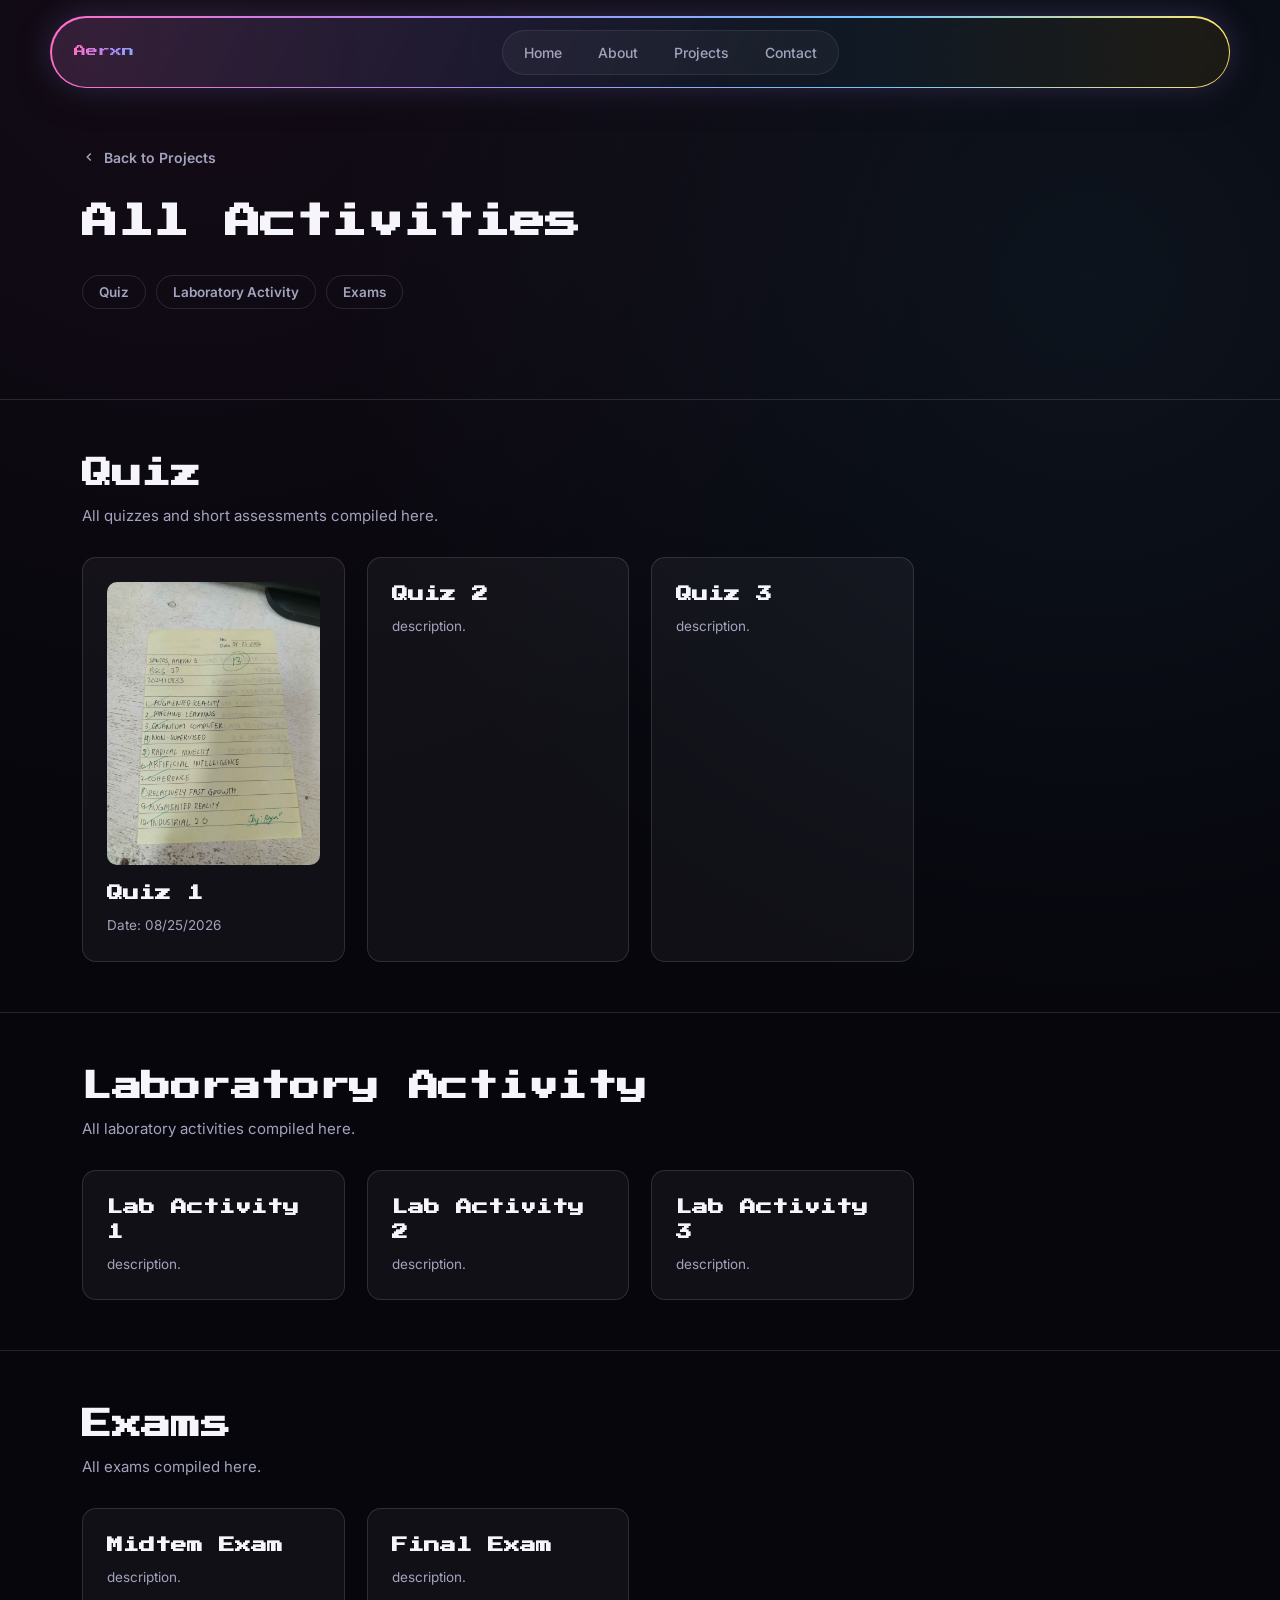
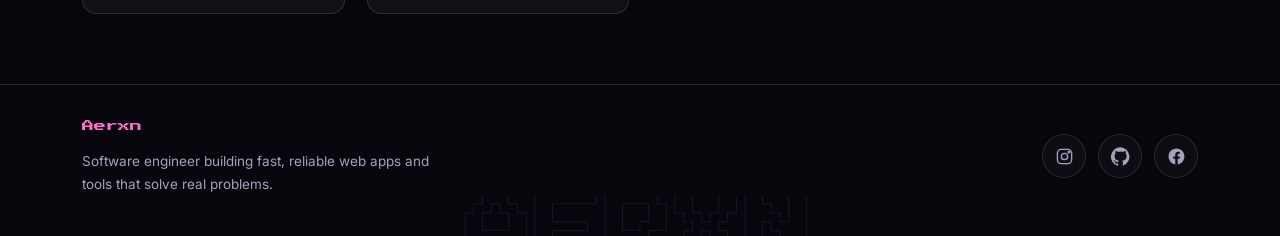
==== Activities.html @ 55644915 "Update Activities.html" ====
<!DOCTYPE html>
<html lang="en">
<head>
<meta charset="UTF-8">
<meta name="viewport" content="width=device-width, initial-scale=1.0">
<title>Activities — Aerxn</title>
<link rel="stylesheet" href="style.css">
<link rel="stylesheet" href="Activities.css">
</head>
<body>

<header>
  <div class="nav-shell">
  <nav>
    <div class="logo">Aerxn</div>
    <ul class="nav-links" id="navLinks">
      <li><a href="index.html">Home</a></li>
      <li><a href="index.html#about">About</a></li>
      <li><a href="index.html#projects">Projects</a></li>
      <li><a href="index.html#contact">Contact</a></li>
    </ul>
    <div style="display:flex;align-items:center;gap:14px;">
      <button class="menu-toggle" id="menuToggle" aria-label="Toggle menu">☰</button>
    </div>
  </nav>
  </div>
</header>

<section class="list-page">
  <div class="container">
    <a href="index.html#projects" class="list-back">
      <svg width="14" height="14" viewBox="0 0 24 24" fill="none" stroke="currentColor" stroke-width="2.5"><path d="M15 18l-6-6 6-6"/></svg>
      Back to Projects
    </a>
    <h1 style="font-size:36px;font-weight:800;margin-bottom:24px;letter-spacing:-0.01em;">All Activities</h1>
    <div class="jump-nav">
      <a href="#quiz">Quiz</a>
      <a href="#labact">Laboratory Activity</a>
      <a href="#exams">Exams</a>
    </div>
  </div>
</section>

<!--quiz section with img-->
<section class="activity-section" id="quiz">
  <div class="container">
    <h2>Quiz</h2>
    <p class="section-sub">All quizzes and short assessments compiled here.</p>
    <div class="list-grid">
      <div class="list-card">
        <img src="quiz1.jpg" alt="Quiz 1" class="list-card-img lightbox-trigger" loading="lazy">
        <h4>Quiz 1</h4>
        <p>Date: 08/25/2026</p>
      </div>
      <div class="list-card">
        <h4>Quiz 2</h4>
        <p>description.</p>
      </div>
      <div class="list-card">
        <h4>Quiz 3</h4>
        <p>description.</p>
      </div>
    </div>
  </div>
</section>

<!--labact scetion with img-->
<section class="activity-section" id="labact">
  <div class="container">
    <h2>Laboratory Activity</h2>
    <p class="section-sub">All laboratory activities compiled here.</p>
    <div class="list-grid">
      <div class="list-card">
        <h4>Lab Activity 1</h4>
        <p>description.</p>
      </div>
      <div class="list-card">
        <h4>Lab Activity 2</h4>
        <p>description.</p>
      </div>
      <div class="list-card">
        <h4>Lab Activity 3</h4>
        <p>description.</p>
      </div>
    </div>
  </div>
</section>

<!--exams section with img-->
<section class="activity-section" id="exams">
  <div class="container">
    <h2>Exams</h2>
    <p class="section-sub">All exams compiled here.</p>
    <div class="list-grid">
      <div class="list-card">
        <h4>Midtem Exam</h4>
        <p>description.</p>
      </div>
      <div class="list-card">
        <h4>Final Exam</h4>
        <p>description.</p>
      </div>
    </div>
  </div>
</section>

<!-- footer, removed the bottom copyright line to match the other pages -->
<footer class="site-footer">
  <div class="container footer-grid">
    <div class="footer-brand">
      <div class="logo">Aerxn</div>
      <p>Software engineer building fast, reliable web apps and tools that solve real problems.</p>
    </div>
    <div class="footer-col footer-col-icons">
      <div class="footer-socials">
        <a href="https://www.instagram.com/ae.rxnnn" target="_blank" rel="noopener" aria-label="Instagram"><svg viewBox="0 0 24 24" fill="none" stroke="currentColor" stroke-width="1.7"><rect x="3" y="3" width="18" height="18" rx="5"/><circle cx="12" cy="12" r="4"/><circle cx="17.5" cy="6.5" r="1"/></svg></a>
        <a href="https://github.com/ran-nn00" aria-label="GitHub"><svg viewBox="0 0 24 24" fill="currentColor"><path d="M12 .3a12 12 0 00-3.8 23.4c.6.1.8-.3.8-.6v-2.2c-3.3.7-4-1.6-4-1.6-.6-1.4-1.4-1.8-1.4-1.8-1.1-.8.1-.8.1-.8 1.2.1 1.9 1.2 1.9 1.2 1.1 1.9 2.9 1.3 3.6 1 .1-.8.4-1.3.8-1.6-2.7-.3-5.5-1.3-5.5-5.9 0-1.3.5-2.4 1.2-3.2-.1-.3-.5-1.5.1-3.2 0 0 1-.3 3.3 1.2a11.5 11.5 0 016 0c2.3-1.5 3.3-1.2 3.3-1.2.6 1.7.2 2.9.1 3.2.8.8 1.2 1.9 1.2 3.2 0 4.6-2.8 5.6-5.5 5.9.4.4.8 1.1.8 2.2v3.3c0 .3.2.7.8.6A12 12 0 0012 .3z"/></svg></a>
        <a href="https://www.facebook.com/share/19PNof8DN8/" aria-label="Facebook"><svg viewBox="0 0 24 24" fill="currentColor"><path d="M22 12.06C22 6.5 17.52 2 12 2S2 6.5 2 12.06c0 5 3.66 9.15 8.44 9.94v-7.03H7.9v-2.91h2.54V9.85c0-2.5 1.49-3.89 3.77-3.89 1.09 0 2.23.2 2.23.2v2.45h-1.26c-1.24 0-1.63.77-1.63 1.56v1.89h2.78l-.44 2.91h-2.34V22c4.78-.79 8.44-4.94 8.44-9.94z"/></svg></a>
      </div>
    </div>
  </div>
  <div class="footer-ghost">AERXN</div>
</footer>

<!-- lightbox popup, hidden until a picture is clicked -->
<div class="lightbox-overlay" id="lightboxOverlay">
  <button class="lightbox-close" id="lightboxClose" aria-label="Close">&times;</button>
  <img src="" alt="" class="lightbox-img" id="lightboxImg">
</div>

<script src="script.js"></script>
</body>
</html>
---- style.css ----
@import url('https://fonts.googleapis.com/css2?family=Press+Start+2P&family=Inter:wght@400;500;600;700&display=swap');

:root{
    /* Y2K / holographic aesthetic: near-black base, iridescent chrome accents */
    --bg: #06060c;
    --bg-alt: #08080f;
    --card: rgba(255,255,255,0.045);
    --card-border: rgba(255,255,255,0.12);
    --purple: #a78bfa;   /* holo purple */
    --purple-dark: #6d5bd0;
    --blue: #6ec7ff;     /* holo cyan */
    --pink: #ff6ec7;     /* holo pink */
    --yellow: #ffe66d;   /* holo yellow, used sparingly */
    --light: #d9d9ff;
    --text: #f5f5fb;
    --text-dim: #a3a3bd;
    --text-faint: #63637c;
  }
  /* reset so browsers dont add their own spacing */
  *{margin:0;padding:0;box-sizing:border-box;}
  html{scroll-behavior:smooth;} /* makes clicking nav links scroll smoothly instead of jumping */
  body{
    background:
      radial-gradient(circle at 15% 0%, rgba(255,110,199,0.06), transparent 40%),
      radial-gradient(circle at 85% 15%, rgba(110,199,255,0.07), transparent 40%),
      var(--bg);
    color:var(--text);
    font-family:'Inter', -apple-system, BlinkMacSystemFont, Roboto, Helvetica, Arial, sans-serif;
    overflow-x:hidden; /* stops the page from scrolling sideways */
  }
  a{text-decoration:none;color:inherit;}
  ul{list-style:none;}
  img{max-width:100%;display:block;}
  .container{max-width:1180px;margin:0 auto;padding:0 32px;} /* keeps content centered and not too wide */
  section{position:relative;}

  /* retro 8-bit headings — Press Start 2P for that old-arcade look. Pixel fonts run wide
     and have no lowercase descenders, so headings get extra line-height and letter-spacing. */
  h1,h2,h3,h4,.logo{font-family:'Press Start 2P', 'Inter', sans-serif;line-height:1.6;}

  /* ---------- NAV ---------- */
  header{
    position:sticky;top:0;z-index:100; /* sticks to top when scrolling */
    padding:16px 20px 0;
  }
  .nav-shell{
    max-width:1180px;margin:0 auto;
    border-radius:999px;padding:1.5px; /* thin gradient border trick */
    background:linear-gradient(90deg,#ff6ec7,#a78bfa 35%,#6ec7ff 70%,#ffe66d 100%); /* holographic sweep */
    box-shadow:0 0 30px rgba(167,139,250,0.25), 0 8px 30px rgba(0,0,0,0.55);
  }
  nav{
    display:flex;
    align-items:center;
    justify-content:space-between;
    padding:12px 22px;
    border-radius:999px;
    background:linear-gradient(120deg, rgba(20,18,32,0.85), rgba(6,6,12,0.9) 60%);
    backdrop-filter:blur(16px); /* glass/blur effect behind the navbar */
    -webkit-backdrop-filter:blur(16px);
  }
  .logo{
    display:flex;
    align-items:center;
    gap:8px;
    font-weight:400;
    font-size:12px;
    letter-spacing:0;
    background:linear-gradient(90deg,#ff6ec7,#a78bfa,#6ec7ff,#ffe66d); /* holographic chrome text */
    background-size:200% auto;
    -webkit-background-clip:text;background-clip:text;color:transparent;
  }
  .nav-links{
    display:flex;gap:4px;align-items:center;
    background:rgba(255,255,255,0.04);border:1px solid rgba(255,255,255,0.08);
    border-radius:999px;padding:5px;
  }
  .nav-links a{
    font-family:'Inter',sans-serif;
    font-size:14px;color:var(--text-dim);font-weight:500;
    transition:color .2s, background .2s;position:relative;
    padding:8px 16px;border-radius:999px;display:inline-block;
  }
  .nav-links a:hover{color:var(--text);}
  .nav-links a.active{color:var(--text);background:rgba(255,255,255,0.1);} /* shows which page/section is active */
  .hire-btn{
    font-family:'Inter',sans-serif;
    background:rgba(255,255,255,0.05);border:1px solid rgba(167,139,250,0.5);color:#fff;
    padding:9px 18px;border-radius:999px;font-weight:600;font-size:13.5px;
    display:inline-flex;align-items:center;gap:6px;cursor:pointer;
    box-shadow:0 0 16px rgba(167,139,250,0.25);
    backdrop-filter:blur(8px);
    transition:transform .2s, box-shadow .2s, background .2s;
  }
  .hire-btn:hover{transform:translateY(-2px);box-shadow:0 0 26px rgba(167,139,250,0.45);background:rgba(167,139,250,0.14);}
  .menu-toggle{display:none;background:none;border:none;color:var(--text);font-size:24px;cursor:pointer;} /* hamburger icon, only shows on mobile */

  /* ---------- HERO ---------- */
  .hero{
    padding:90px 0 70px;
    background:
      radial-gradient(circle at 78% 25%, rgba(255,110,199,0.14), transparent 40%), /* pink lens-flare glow */
      radial-gradient(circle at 60% 15%, rgba(110,199,255,0.12), transparent 35%), /* cyan lens-flare glow */
      var(--bg);
    overflow:hidden;
  }
  .hero-grid{
    display:grid;
    grid-template-columns:1fr 460px; /* text on left, photo on right */
    gap:50px;
    align-items:center;
  }
  .eyebrow{
    display:inline-block;
    background:rgba(255,255,255,0.05);
    border:1px solid rgba(167,139,250,0.35);color:#d9c7ff;
    font-family:'Inter',sans-serif;
    font-size:12px;
    font-weight:600;
    letter-spacing:.08em;
    text-transform:uppercase;
    padding:6px 14px;
    border-radius:20px;
    margin-bottom:22px;
    backdrop-filter:blur(6px);
  }
  .hero h1{
    font-size:26px;
    font-weight:400;
    line-height:1.9;
    letter-spacing:0;
    margin-bottom:10px;
    text-transform:uppercase;
  }
  .hero h1 .accent{
    background:linear-gradient(90deg,#ff6ec7,#a78bfa,#6ec7ff); /* holographic gradient name */
    background-size:200% auto;
    -webkit-background-clip:text;
    background-clip:text;
    color:transparent;
  }
  .hero h2{
    font-family:'Inter',sans-serif;
    font-size:24px;
    font-weight:600;
    color:var(--text-dim);
    margin-bottom:18px;
    letter-spacing:0;
  }
  .hero p{
    font-family:'Inter',sans-serif;
    color:var(--text-dim);
    font-size:15.5px;
    line-height:1.7;
    max-width:100%;
    margin-bottom:30px;
  }
  .hero-btns{display:flex;gap:14px;margin-bottom:44px;}
  /* glow button — adapted from a Uiverse.io button (by cssbuttons-io) to match the site's holo-purple palette */
  .btn-primary{
    --glow-color: var(--purple);
    --glow-spread-color: rgba(167,139,250,0.55);
    --btn-color: #2c1f4d;
    font-family:'Inter',sans-serif;
    border:.2em solid var(--glow-color);
    padding:13px 26px;
    color:var(--glow-color);
    font-weight:700;font-size:14.5px;
    background-color:var(--btn-color);
    border-radius:999px;
    outline:none;
    box-shadow:0 0 1em .2em var(--glow-color),
      0 0 3em 1em var(--glow-spread-color),
      inset 0 0 .6em .2em var(--glow-color);
    text-shadow:0 0 .5em var(--glow-color);
    display:inline-flex;align-items:center;gap:8px;
    position:relative;
    overflow:visible;
    transition:all .3s;
  }
  .btn-primary::after{
    pointer-events:none;
    content:"";
    position:absolute;
    top:120%;left:0;
    height:100%;width:100%;
    background-color:var(--glow-spread-color);
    filter:blur(1.5em);
    opacity:.6;
    transform:perspective(1.5em) rotateX(35deg) scale(1,.6);
  }
  .btn-primary:hover{
    color:var(--btn-color);
    background-color:var(--glow-color);
    box-shadow:0 0 1em .2em var(--glow-color),
      0 0 3em 1.5em var(--glow-spread-color),
      inset 0 0 .6em .2em var(--glow-color);
    transform:none;
  }
  .btn-primary:active{
    box-shadow:0 0 .5em .2em var(--glow-color),
      0 0 2em 1.5em var(--glow-spread-color),
      inset 0 0 .4em .2em var(--glow-color);
  }
  .btn-outline{
    font-family:'Inter',sans-serif;
    border:1px solid var(--card-border);color:var(--text);
    padding:13px 24px;border-radius:999px;font-weight:600;font-size:14.5px;
    display:inline-flex;align-items:center;gap:8px;transition:.2s;
    background:rgba(255,255,255,0.04);backdrop-filter:blur(8px);
  }
  .btn-outline:hover{border-color:var(--purple);background:rgba(167,139,250,0.1);}
  .tech-label{
    font-family:'Inter',sans-serif;
    font-size:11px;color:var(--text-faint);letter-spacing:.16em;font-weight:700;margin-bottom:14px;
    text-transform:uppercase;
  }
  .tech-icons{display:flex;gap:12px;}
  .tech-icons .icon-box{
    width:38px;height:38px;border-radius:10px;display:flex;align-items:center;justify-content:center;
    background:var(--card);border:1px solid var(--card-border);backdrop-filter:blur(8px);
    transition:transform .2s,border-color .2s;
  }
  .tech-icons .icon-box:hover{transform:translateY(-3px);border-color:var(--purple);}
  .tech-icons svg{width:19px;height:19px;}

  /* hero visual, this is the pic + floating code card next to it */
  .hero-visual{position:relative;display:flex;justify-content:center;align-items:center;height:420px;}
  .blob{
    position:absolute;width:340px;height:340px;border-radius:50%;
    background:
      radial-gradient(circle at 30% 25%, rgba(255,255,255,0.55), transparent 22%), /* bright lens-flare hotspot */
      conic-gradient(from 180deg, #ff6ec7, #a78bfa, #6ec7ff, #ffe66d, #ff6ec7); /* holographic bubble */
    filter:blur(2px) saturate(1.3);
    opacity:.85;
    top:10px;right:10px;
    animation:float 6s ease-in-out infinite, spin 14s linear infinite; /* floats and slowly rotates its holo sheen */
  }
  @keyframes float{0%,100%{transform:translateY(0);}50%{transform:translateY(-14px);}}
  @keyframes spin{0%{filter:hue-rotate(0deg) blur(2px) saturate(1.3);}100%{filter:hue-rotate(360deg) blur(2px) saturate(1.3);}}
  .dots{
    position:absolute;top:20px;left:-6px;width:70px;height:70px;
    background-image:radial-gradient(rgba(167,139,250,.5) 1.6px, transparent 1.6px);
    background-size:11px 11px;opacity:.6; /* little dot pattern decoration */
  }
  .avatar-wrap{
    position:relative;z-index:2;width:300px;height:380px;
    display:flex;align-items:flex-end;justify-content:center;
  }
  .avatar-photo{
    width:100%;height:100%;object-fit:cover;object-position:top center;
    border-radius:20px;box-shadow:0 20px 50px rgba(0,0,0,.6), 0 0 0 1px rgba(255,255,255,0.1);
  }
  .code-card{
    position:absolute;bottom:6px;right:-18px;z-index:3; /* floating glass code snippet card beside the photo */
    background:rgba(20,18,32,0.55);border:1px solid var(--card-border);
    border-radius:12px;padding:14px 16px;width:200px;
    box-shadow:0 20px 50px rgba(0,0,0,.5);
    backdrop-filter:blur(14px);-webkit-backdrop-filter:blur(14px);
    font-family:'Courier New',monospace;font-size:11px;line-height:1.7;
    animation:float 5s ease-in-out infinite 1s;
  }
  .code-card .code-head{
    display:flex;align-items:center;gap:6px;color:var(--text-faint);
    margin-bottom:8px;font-family:inherit;font-size:11px;
  }
  .code-head .dot{width:7px;height:7px;border-radius:50%;background:var(--blue);box-shadow:0 0 6px var(--blue);} /* little glowing "online" dot */
  .code-card .k{color:#ff9ede;} /* keyword color, holo pink */
  .code-card .s{color:#9edcff;} /* string color, holo cyan */
  .code-card .p{color:#d9c7ff;} /* holo lilac */
  .swirl-arrow{
    position:absolute;bottom:-30px;left:20px;width:60px;height:60px;
    color:var(--text-faint);opacity:.5;
  }

  /* ---------- ABOUT ---------- */
  .about{
    padding:80px 0;
    border-top:1px solid var(--card-border);
  }
  .about-grid{
    display:grid;
    grid-template-columns:1.1fr 1fr;
    gap:60px;
    align-items:center;
  }
  .section-eyebrow{
    font-family:'Inter',sans-serif;
    font-size:12px;
    font-weight:700;
    letter-spacing:.16em;
    color:var(--pink);
    text-transform:uppercase;
    margin-bottom:10px;
    display:block;
  }
  .about h3{
    font-size:16px;
    font-weight:400;
    line-height:2;
    margin-bottom:16px;
    letter-spacing:0;
    text-transform:uppercase;
  }
  .about p{
    font-family:'Inter',sans-serif;
    color:var(--text-dim);
    font-size:15px;
    line-height:1.75;
    margin-bottom:26px;
    max-width:100%;
    text-align: justify;
  }
  .stats-grid{
    display:grid;
    grid-template-columns:1fr 1fr; /* the 4 little stat boxes, 2x2 */
    gap:0;
    border-radius:16px;
    overflow:hidden;
    border:1px solid var(--card-border);
    background:var(--card);
    backdrop-filter:blur(14px);-webkit-backdrop-filter:blur(14px);
  }
  .stat{
    display:flex;
    align-items:center;
    gap:14px;
    padding:22px;
    border-bottom:1px solid var(--card-border);
  }
  .stat:nth-child(1){border-right:1px solid var(--card-border);}
  .stat:nth-child(3){border-right:1px solid var(--card-border);border-bottom:none;}
  .stat:nth-child(4){border-bottom:none;} /* removes borders on the last row/col so it looks clean */
  .stat-icon{
    width:44px;height:44px;border-radius:12px;flex-shrink:0;
    background:linear-gradient(135deg,var(--purple),var(--pink));
    display:flex;align-items:center;justify-content:center;
  }
  .stat-icon svg{width:20px;height:20px;color:#0a0a12;}
  .stat-num{font-family:'Press Start 2P',sans-serif;font-size:14px;font-weight:400;letter-spacing:0;line-height:1.8;}
  .stat-label{font-family:'Inter',sans-serif;font-size:12.5px;color:var(--text-dim);}

  /* ---------- PROJECTS / DASHBOARD ---------- */
  .projects{padding:80px 0;text-align:center;}
  .projects h3{font-size:18px;font-weight:400;margin-top:8px;margin-bottom:44px;letter-spacing:0;line-height:2;text-transform:uppercase;}
  .projects-grid{display:grid;grid-template-columns:repeat(3,1fr);gap:26px;text-align:left;} /* 3 project cards in a row */
  .project-card{
    background:var(--card);border:1px solid var(--card-border);border-radius:18px;overflow:hidden;
    backdrop-filter:blur(14px);-webkit-backdrop-filter:blur(14px);
    transition:transform .25s, border-color .25s;
    display:block;cursor:pointer;
  }
  .project-card:hover{transform:translateY(-6px);border-color:var(--purple);} /* card lifts up a bit on hover */
  .project-thumb{
    height:170px;position:relative;
    font-weight:700;font-size:12px;color:rgba(255,255,255,0.75);
    overflow:hidden;
  }
  .thumb-1{background:conic-gradient(from 200deg,#ff6ec7,#a78bfa,#6ec7ff);}
  .thumb-2{background:linear-gradient(135deg,#f0f0ff,#d9c7ff);}
  .thumb-3{background:linear-gradient(135deg,#0a0a12,#1a1830);}
  .thumb-icon{width:64px;height:64px;opacity:.9;}
  .thumb-1 .thumb-icon, .thumb-3 .thumb-icon{color:rgba(255,255,255,0.9);}
  .thumb-2 .thumb-icon{color:rgba(109,91,208,0.55);}
  .project-card:hover .thumb-icon{transform:scale(1.08);transition:transform .25s;}
  .project-thumb img{
    position:absolute;
    inset:0;
    width:100%;
    height:100%;
    object-fit:cover; /* makes the thumbnail images fill the box without stretching */
    display:block;
    border-radius:0;
  }
  .project-body{padding:20px;}
  .project-body h4{font-size:16px;font-weight:700;margin-bottom:6px;text-transform:uppercase;letter-spacing:0.01em;}
  .project-body p{font-family:'Inter',sans-serif;font-size:13.5px;color:var(--text-dim);line-height:1.6;margin-bottom:14px;}
  .view-link{
    font-family:'Inter',sans-serif;
    font-size:13px;font-weight:700;color:var(--blue);display:inline-flex;align-items:center;gap:6px;
  }
  .dots-nav{display:flex;justify-content:center;gap:8px;margin-top:36px;}
  .dots-nav span{width:7px;height:7px;border-radius:50%;background:var(--card-border);}
  .dots-nav span.active{background:linear-gradient(90deg,var(--pink),var(--purple));width:20px;border-radius:5px;transition:.3s;}

  /* ---------- CONTACT / CTA BANNER ---------- */
  .cta-banner{
    background:
      radial-gradient(circle at 20% 20%, rgba(255,110,199,0.35), transparent 45%),
      radial-gradient(circle at 80% 80%, rgba(110,199,255,0.3), transparent 45%),
      linear-gradient(135deg,#1a1830 0%,#0a0a12 100%);
    border:1px solid var(--card-border);
    border-radius:24px;padding:60px 40px;text-align:center;
    box-shadow:0 20px 50px rgba(0,0,0,0.6);
  }
  .cta-banner h3{font-size:20px;font-weight:400;color:#fff;margin-bottom:14px;letter-spacing:0;line-height:1.9;text-transform:uppercase;}
  .cta-banner p{font-family:'Inter',sans-serif;color:rgba(255,255,255,0.82);font-size:15.5px;margin-bottom:28px;}
  .btn-cta{
    font-family:'Inter',sans-serif;
    background:rgba(255,255,255,0.1);border:1px solid rgba(255,255,255,0.3);color:#fff;
    padding:13px 30px;border-radius:999px;font-weight:700;font-size:14.5px;cursor:pointer;
    backdrop-filter:blur(10px);
    transition:transform .2s,background .2s;
  }
  .btn-cta:hover{transform:translateY(-2px);background:rgba(255,255,255,0.18);}

  /* ---------- FOOTER ---------- */
  /* fixed: footer was sitting too far down the page, so i cut the top margin/padding way down */
  .site-footer{border-top:1px solid var(--card-border);padding:32px 0 0;position:relative;overflow:hidden;margin-top:20px;}
  .footer-grid{display:grid;grid-template-columns:1fr auto;gap:40px;align-items:center;position:relative;z-index:1;}
  .footer-brand p{font-family:'Inter',sans-serif;color:var(--text-dim);font-size:13.5px;line-height:1.7;margin:14px 0 0;max-width:360px;}
  .footer-col-icons{display:flex;align-items:center;justify-content:flex-end;}
  .footer-socials{display:flex;gap:12px;} /* the row of instagram/github/facebook icons */
  .footer-socials a{
    width:44px;height:44px;border-radius:50%;border:1px solid var(--card-border);
    display:flex;align-items:center;justify-content:center;transition:.2s;color:var(--text-dim);
    background:rgba(255,255,255,0.03);backdrop-filter:blur(8px);
  }
  .footer-socials a svg{width:19px;height:19px;}
  .footer-socials a:hover{border-color:var(--purple);color:var(--text);background:rgba(167,139,250,0.12);transform:translateY(-2px);}

  .footer-ghost{
    /* the big faint chrome-outline pixel watermark text in the background of the footer */
    position:absolute;bottom:-30px;left:0;right:0;text-align:center;
    font-family:'Press Start 2P',sans-serif;
    font-size:70px;font-weight:400;letter-spacing:0;
    color:transparent;-webkit-text-stroke:1px rgba(167,139,250,0.12);
    pointer-events:none;user-select:none;line-height:1;white-space:nowrap;overflow:hidden;
  }
  /* removed .footer-bottom (the copyright line) from the html, so no rule needed for it anymore */
  .site-footer{padding-bottom:40px;} /* since the bottom line is gone, give the footer some breathing room at the end */

  /* shared padding, used on index.html CTA section too */
  .hidden{display:none;}
  .contact{padding:60px 0;} /* trimmed a bit so the footer isn't pushed down so far */

  /* ---------- RESPONSIVE (gadget sizes) ---------- */
  @media (max-width:900px){
    .hero-grid{grid-template-columns:1fr;}
    .hero-visual{order:-1;height:320px;}
    .about-grid{grid-template-columns:1fr;}
    .skills-grid{grid-template-columns:1fr 1fr;}
    .projects-grid{grid-template-columns:1fr;}
    .contact-grid{grid-template-columns:1fr;}
    .footer-grid{grid-template-columns:1fr;gap:24px;text-align:center;}
    .footer-col-icons{justify-content:center;}
    .footer-brand p{margin-left:auto;margin-right:auto;}
    .footer-ghost{font-size:38px;}
    .cta-banner{padding:44px 24px;}
    .cta-banner h3{font-size:16px;}
  }
  @media (max-width:640px){
    /* mobile nav menu, hidden by default and toggled open with the hamburger button */
    .nav-links{position:fixed;top:74px;left:20px;right:20px;background:rgba(8,8,15,0.96);flex-direction:column;
      padding:20px 24px;border:1px solid var(--card-border);border-radius:16px;display:none;gap:6px;
      backdrop-filter:blur(16px);}
    .nav-links a{width:100%;text-align:center;}
    .nav-links.open{display:flex;}
    .menu-toggle{display:block;}
    .hero h1{font-size:18px;}
    .hero h2{font-size:16px;}
    .skills-grid{grid-template-columns:1fr;}
    .stats-grid{grid-template-columns:1fr;}
    .stat:nth-child(1),.stat:nth-child(3){border-right:none;}
  }

  @media (prefers-reduced-motion: reduce){
    /* respects accessibility setting so things dont move for people who dont want animation */
    *{animation-duration:.001ms !important; transition-duration:.001ms !important;}
  }
  :focus-visible{outline:2px solid var(--purple);outline-offset:2px;} /* shows a holo-purple outline when tabbing with keyboard */
---- Activities.css ----
.list-page{padding:60px 0 40px;}
.list-back{display:inline-flex;align-items:center;gap:8px;color:var(--text-dim);font-size:14px;font-weight:600;margin-bottom:28px;}
.list-back:hover{color:var(--text);}
.activity-section{padding:50px 0;border-top:1px solid var(--card-border);}
.activity-section:first-of-type{border-top:none;padding-top:0;}
.activity-section h2{font-size:30px;font-weight:800;margin-bottom:8px;letter-spacing:-0.01em;}
.activity-section > .container > p.section-sub{color:var(--text-dim);font-size:15px;margin-bottom:32px;}
.list-grid{display:grid;grid-template-columns:repeat(auto-fill,minmax(260px,1fr));gap:22px;}
.list-card{
  background:var(--card);border:1px solid var(--card-border);border-radius:14px;padding:24px;
  transition:transform .2s,border-color .2s;
}
.list-card:hover{transform:translateY(-4px);border-color:var(--purple);}
.list-card h4{font-size:16px;font-weight:700;margin-bottom:8px;}
.list-card p{font-size:13.5px;color:var(--text-dim);line-height:1.6;}
/* picture added to a list-card (currently used on Quiz 1) */
/* height:auto + object-fit:contain shows the whole image instead of cropping it */
.list-card-img{
  width:100%;
  height:auto;
  object-fit:contain;
  border-radius:10px;
  margin-bottom:16px;
  display:block;
}
.jump-nav{display:flex;gap:10px;margin-bottom:50px;flex-wrap:wrap;}
.jump-nav a{
  font-size:13.5px;font-weight:600;color:var(--text-dim);border:1px solid var(--card-border);
  padding:8px 16px;border-radius:999px;transition:.2s;
}
.jump-nav a:hover{color:var(--text);border-color:var(--purple);background:rgba(124,92,255,0.08);}

/* makes it obvious the picture is clickable */
.lightbox-trigger{cursor:zoom-in;}

/* the popup that shows the full picture when clicked */
.lightbox-overlay{
  display:none;
  position:fixed;
  inset:0;
  background:rgba(5,5,10,0.9);
  z-index:1000;
  align-items:center;
  justify-content:center;
  padding:40px;
}
.lightbox-overlay.open{display:flex;}
.lightbox-img{
  max-width:90vw;
  max-height:90vh;
  object-fit:contain;
  border-radius:10px;
  box-shadow:0 20px 60px rgba(0,0,0,0.6);
}
.lightbox-close{
  position:absolute;
  top:24px;
  right:32px;
  background:none;
  border:none;
  color:#fff;
  font-size:34px;
  line-height:1;
  cursor:pointer;
}
.lightbox-close:hover{color:var(--purple);}
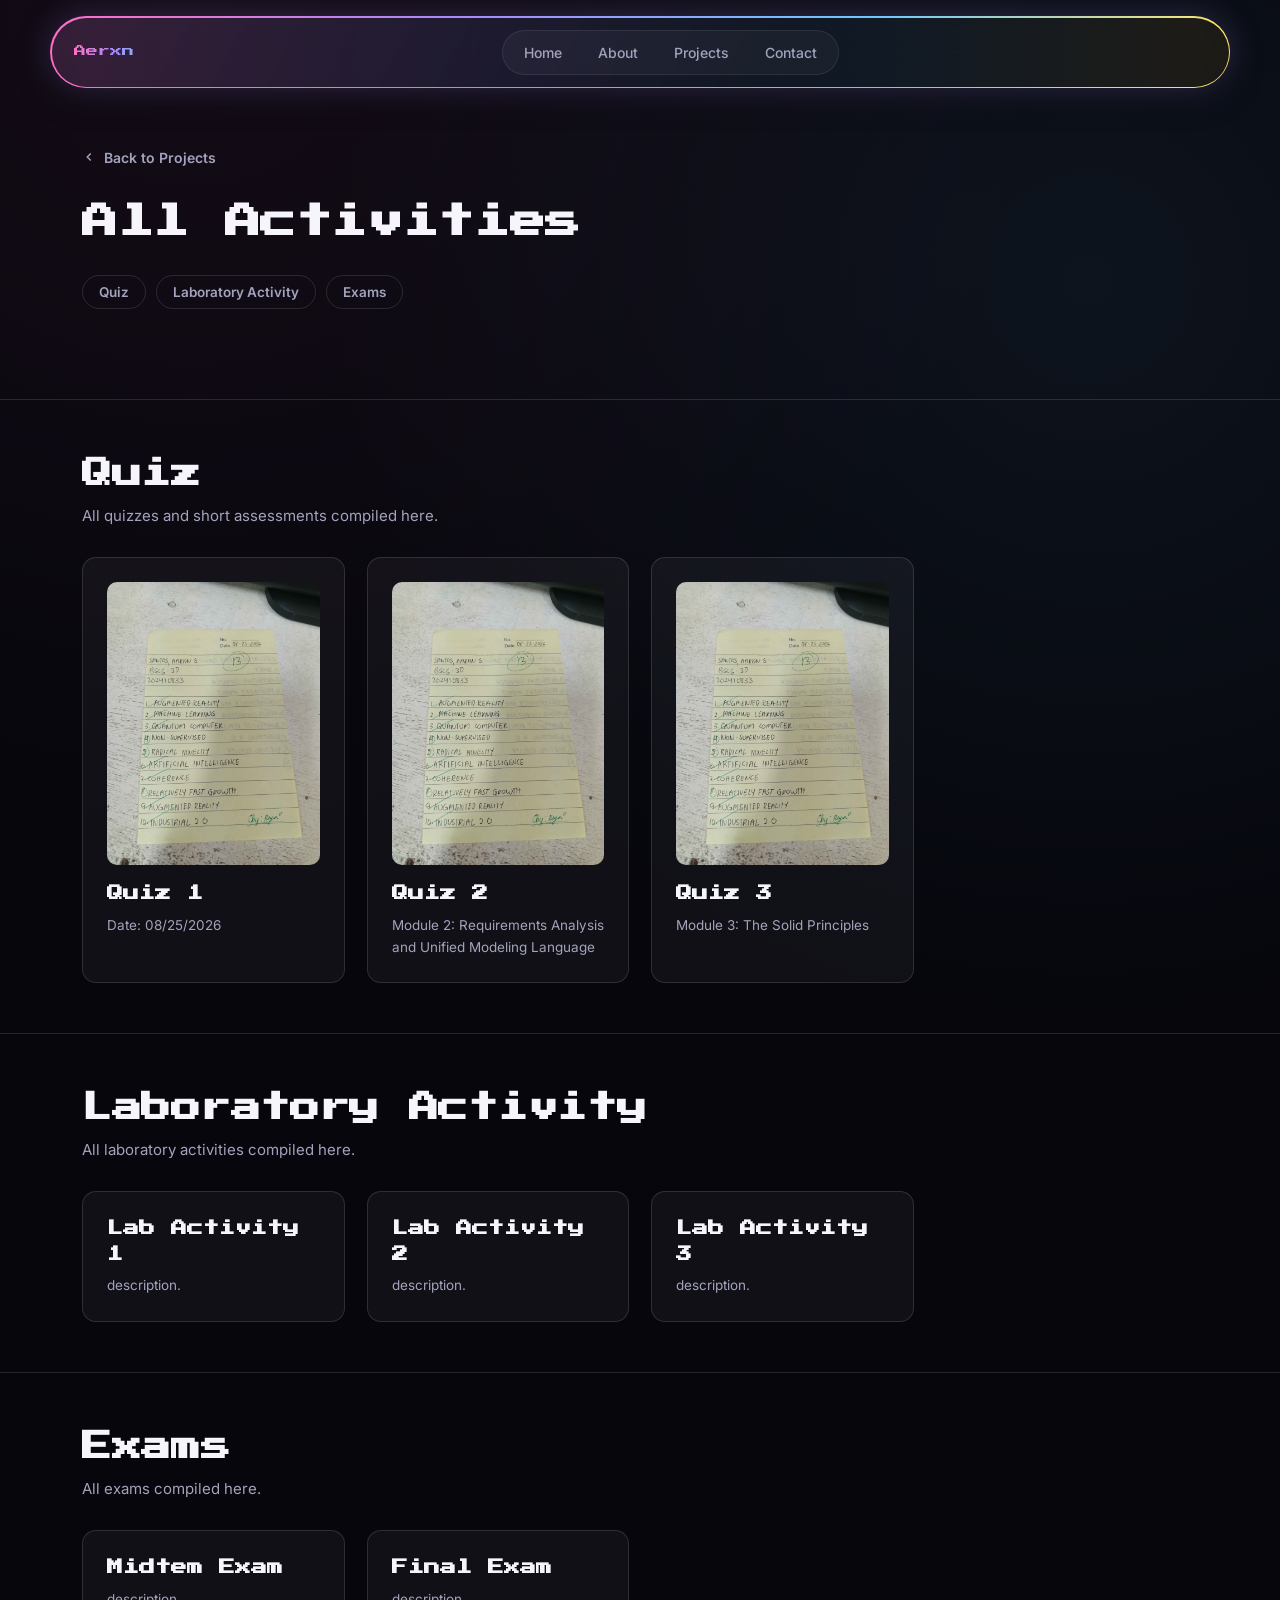
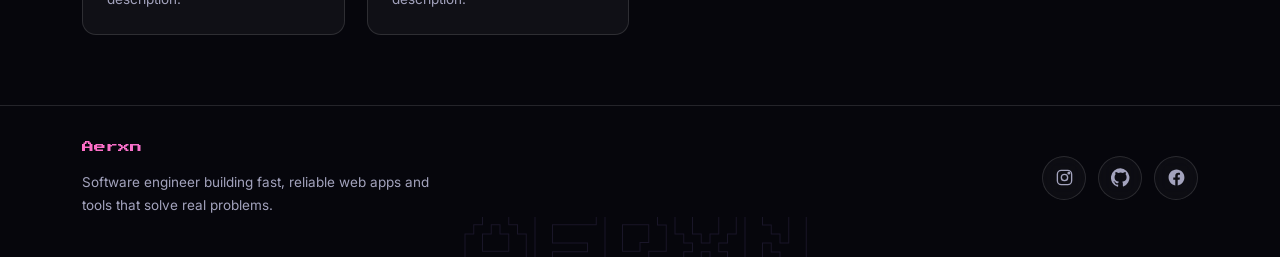
==== commit 91f19185: "Update Activities.html" ====
--- a/Activities.html
+++ b/Activities.html
@@ -4,6 +4,7 @@
 <meta charset="UTF-8">
 <meta name="viewport" content="width=device-width, initial-scale=1.0">
 <title>Activities — Aerxn</title>
+<link rel="icon" type="image/jpeg" href="asaka.png">
 <link rel="stylesheet" href="style.css">
 <link rel="stylesheet" href="Activities.css">
 </head>
@@ -53,12 +54,14 @@
         <p>Date: 08/25/2026</p>
       </div>
       <div class="list-card">
+        <img src="quiz1.jpg" alt="Quiz 1" class="list-card-img lightbox-trigger" loading="lazy">
         <h4>Quiz 2</h4>
-        <p>description.</p>
+        <p>Module 2: Requirements Analysis and Unified Modeling Language</p>
       </div>
       <div class="list-card">
+        <img src="quiz1.jpg" alt="Quiz 1" class="list-card-img lightbox-trigger" loading="lazy">
         <h4>Quiz 3</h4>
-        <p>description.</p>
+        <p>Module 3: The Solid Principles </p>
       </div>
     </div>
   </div>
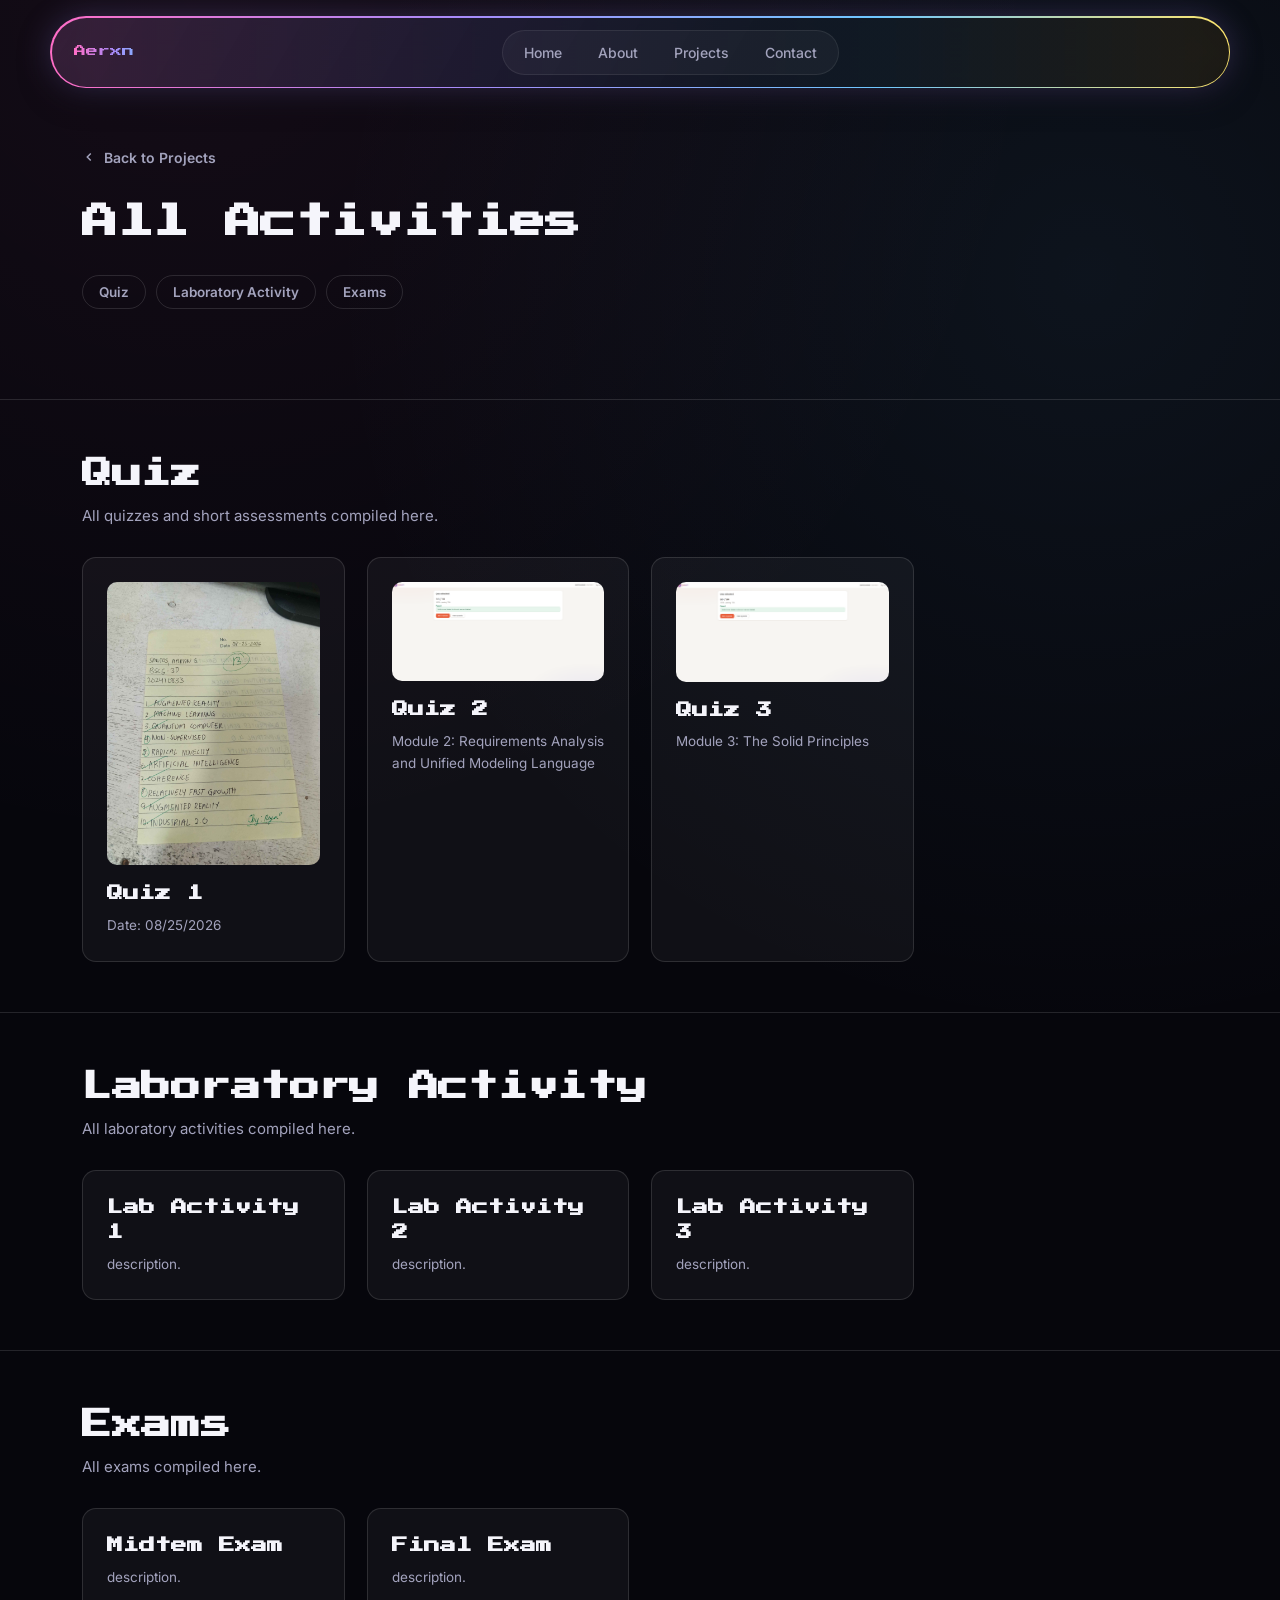
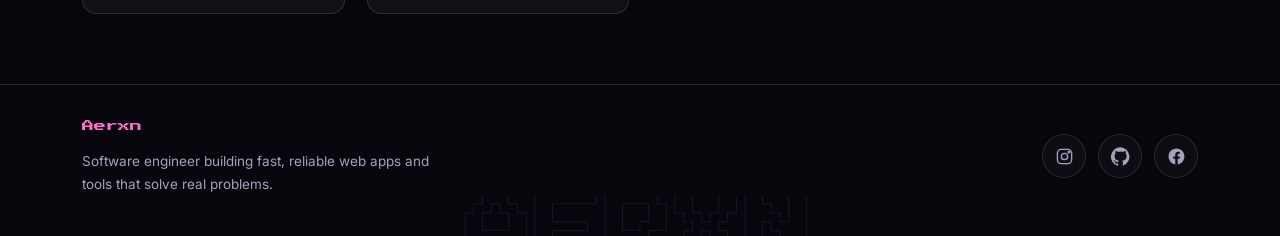
==== commit c2d97fc1: "Update Activities.html" ====
--- a/Activities.html
+++ b/Activities.html
@@ -54,12 +54,12 @@
         <p>Date: 08/25/2026</p>
       </div>
       <div class="list-card">
-        <img src="quiz1.jpg" alt="Quiz 1" class="list-card-img lightbox-trigger" loading="lazy">
+        <img src="quiz 2.png" alt="Quiz 1" class="list-card-img lightbox-trigger" loading="lazy">
         <h4>Quiz 2</h4>
         <p>Module 2: Requirements Analysis and Unified Modeling Language</p>
       </div>
       <div class="list-card">
-        <img src="quiz1.jpg" alt="Quiz 1" class="list-card-img lightbox-trigger" loading="lazy">
+        <img src="quiz 3.png" alt="Quiz 1" class="list-card-img lightbox-trigger" loading="lazy">
         <h4>Quiz 3</h4>
         <p>Module 3: The Solid Principles </p>
       </div>
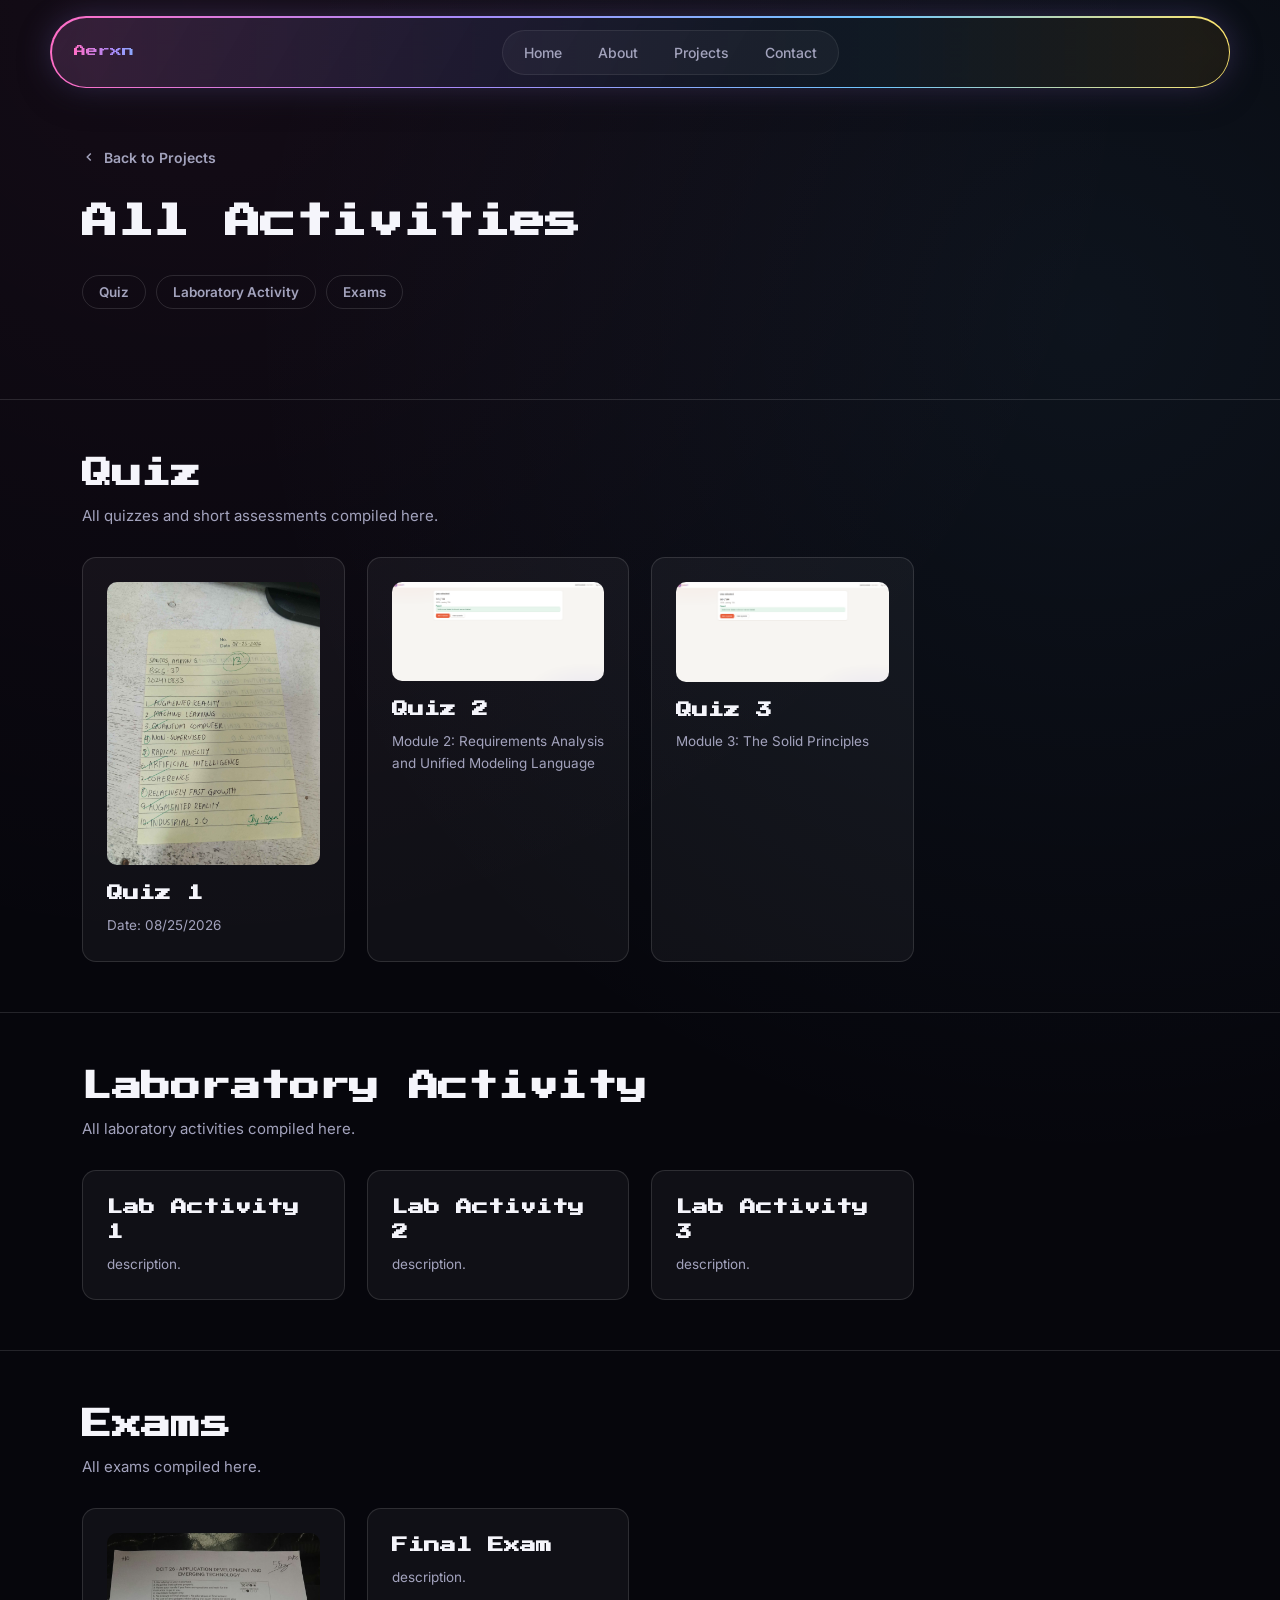
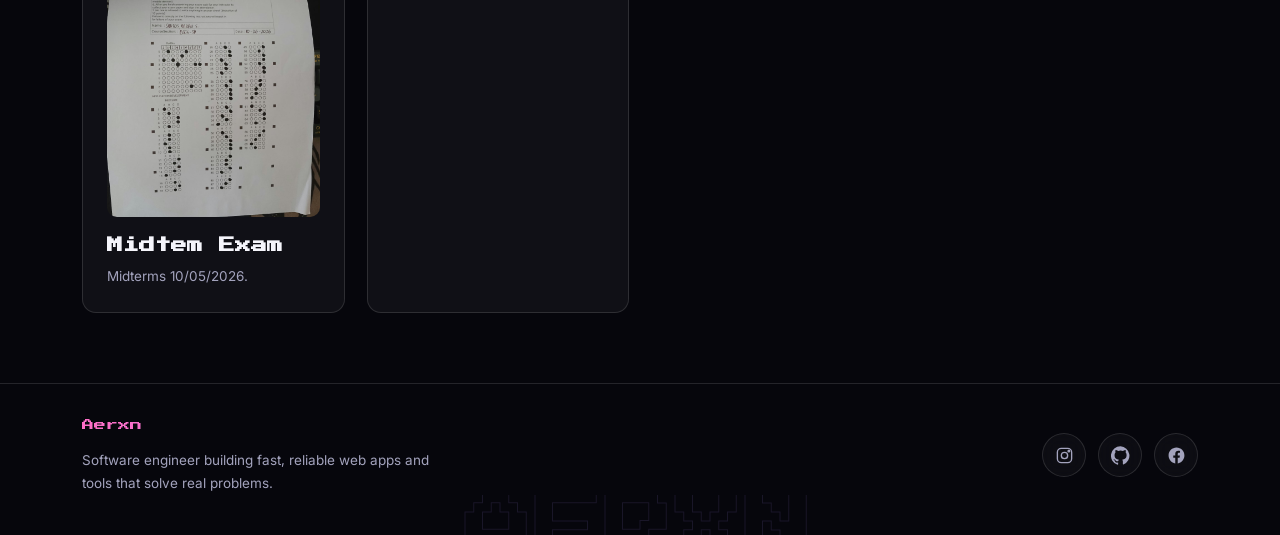
==== commit e4c9e86f: "Update Activities.html" ====
--- a/Activities.html
+++ b/Activities.html
@@ -96,8 +96,9 @@
     <p class="section-sub">All exams compiled here.</p>
     <div class="list-grid">
       <div class="list-card">
+        <img src="Midtermexam.jpg" alt="Quiz 1" class="list-card-img lightbox-trigger" loading="lazy">
         <h4>Midtem Exam</h4>
-        <p>description.</p>
+        <p>Midterms 10/05/2026.</p>
       </div>
       <div class="list-card">
         <h4>Final Exam</h4>
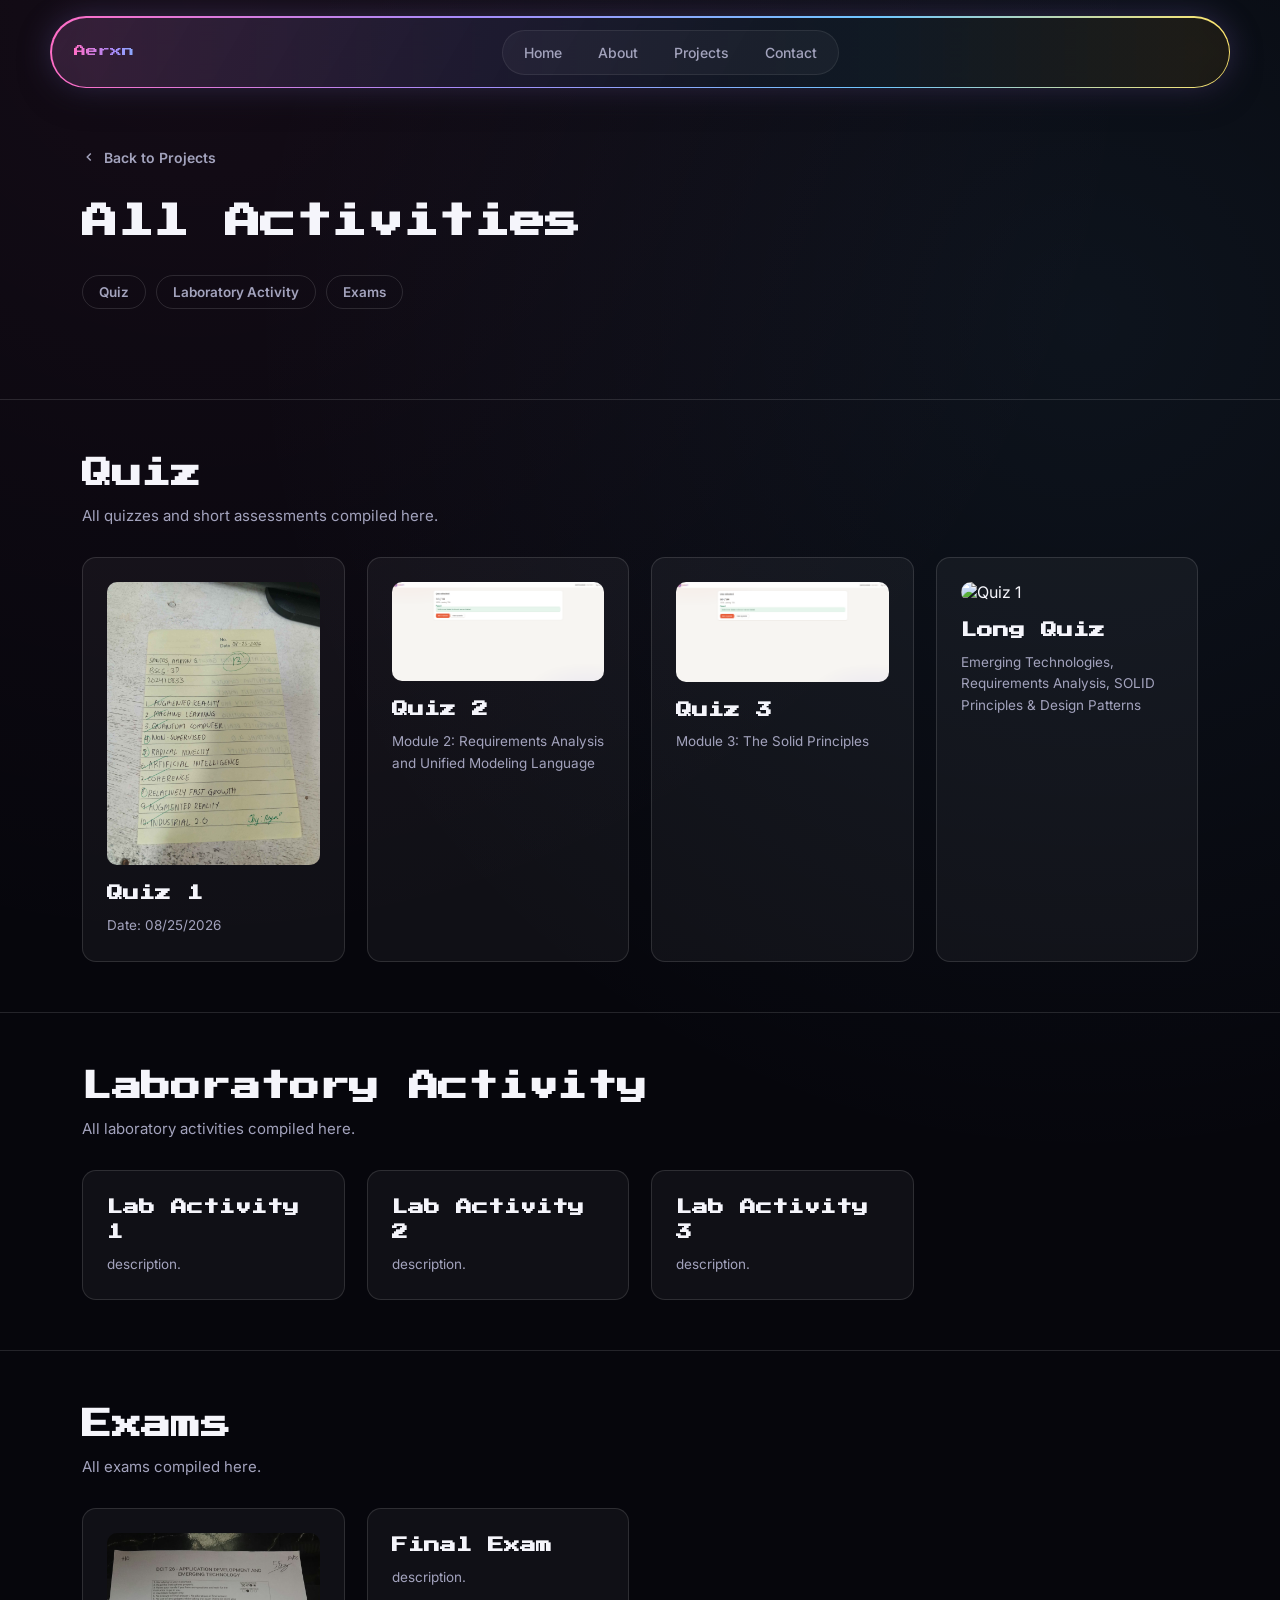
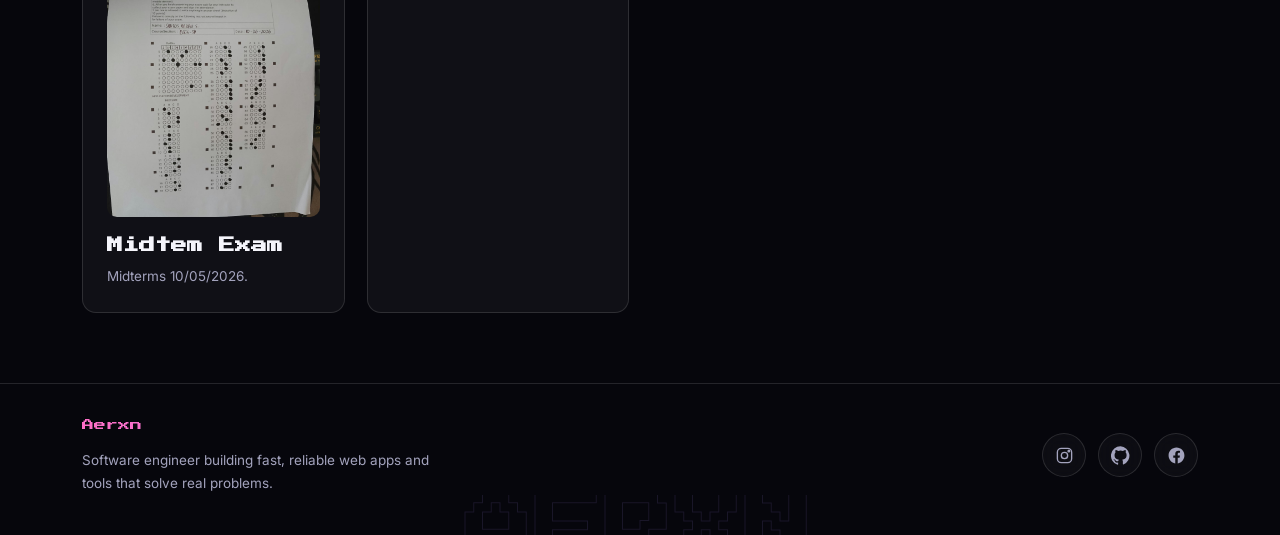
==== commit 23080b93: "Update Activities.html" ====
--- a/Activities.html
+++ b/Activities.html
@@ -62,6 +62,11 @@
         <img src="quiz 3.png" alt="Quiz 1" class="list-card-img lightbox-trigger" loading="lazy">
         <h4>Quiz 3</h4>
         <p>Module 3: The Solid Principles </p>
+      </div>
+      <div class="list-card">
+        <img src="long quiz.png" alt="Quiz 1" class="list-card-img lightbox-trigger" loading="lazy">
+        <h4>Long Quiz</h4>
+        <p>Emerging Technologies, Requirements Analysis, SOLID Principles & Design Patterns</p>
       </div>
     </div>
   </div>
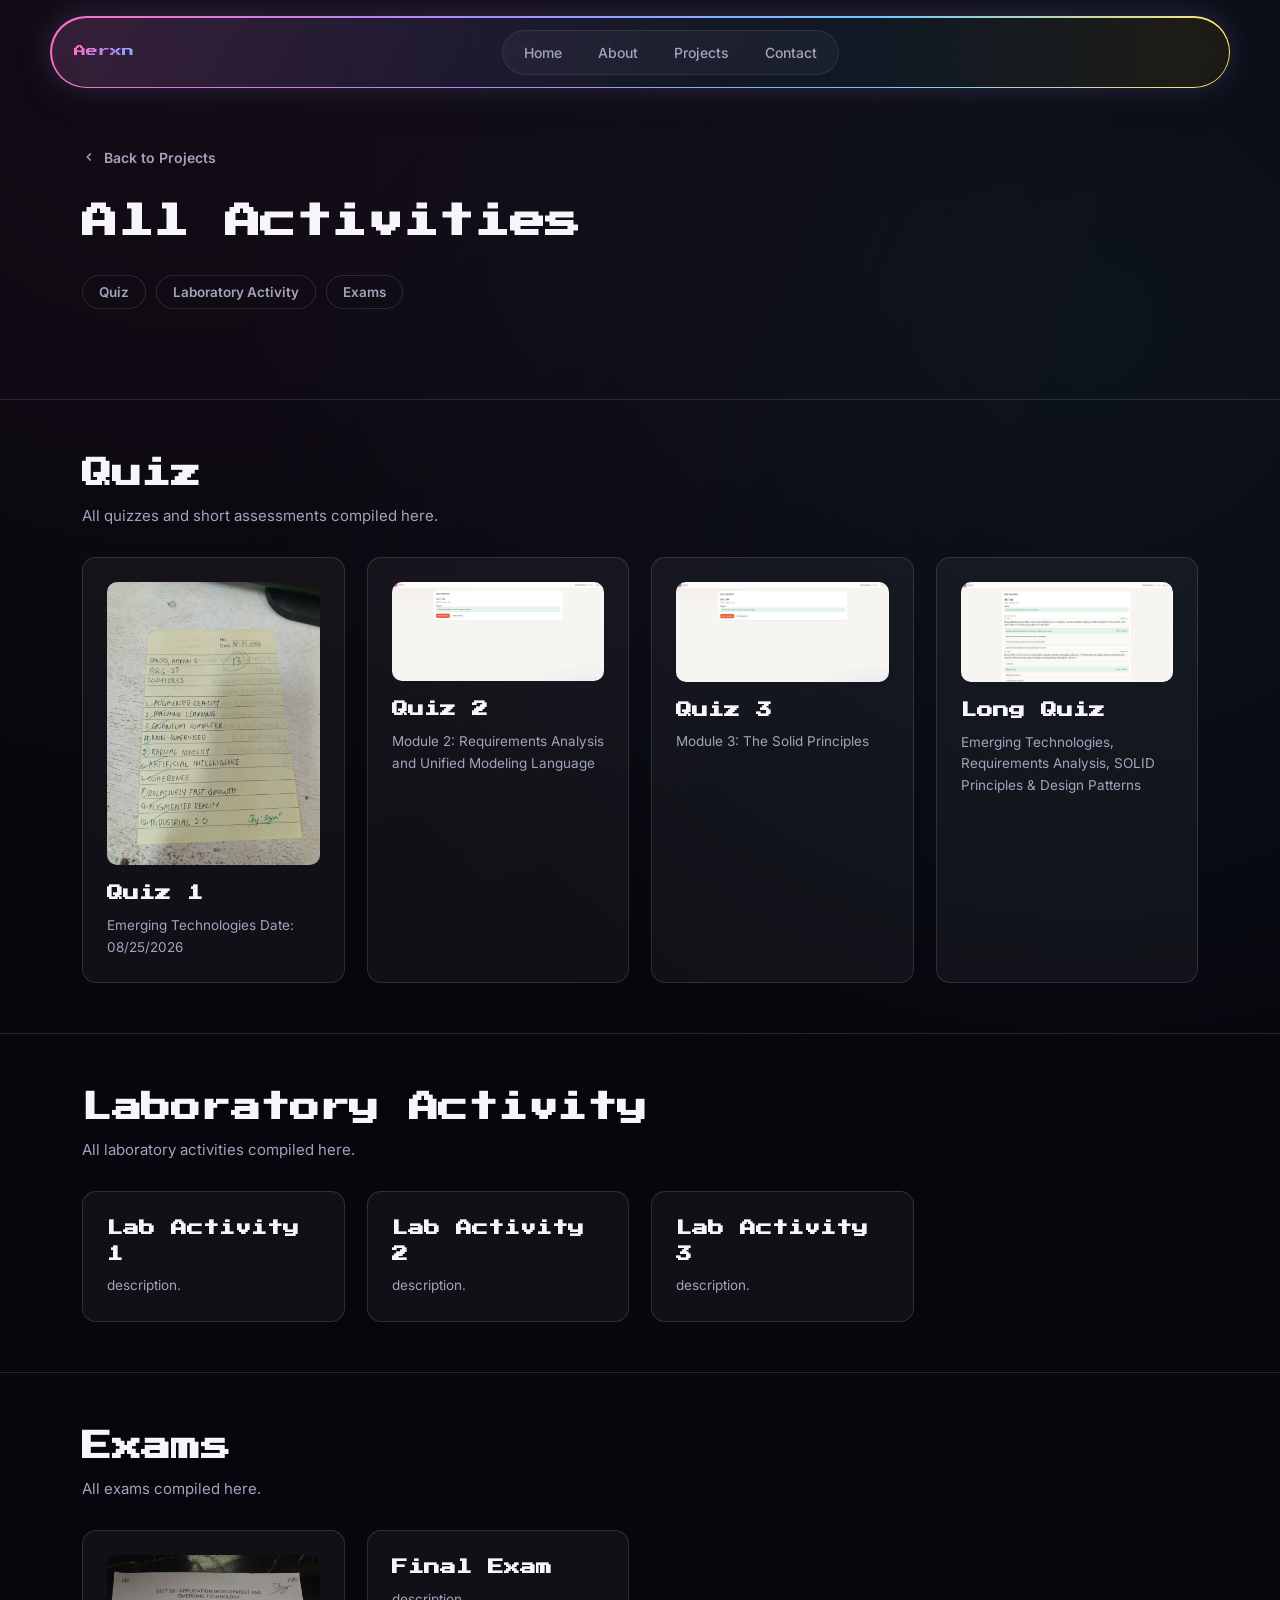
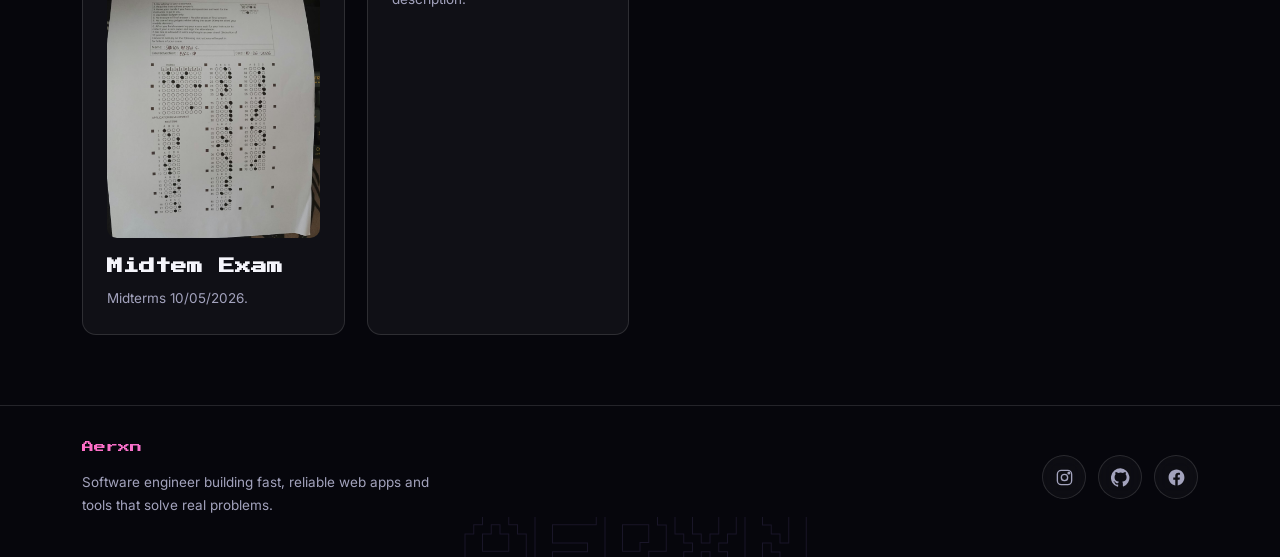
==== commit 46b64688: "Update Activities.html" ====
--- a/Activities.html
+++ b/Activities.html
@@ -51,7 +51,8 @@
       <div class="list-card">
         <img src="quiz1.jpg" alt="Quiz 1" class="list-card-img lightbox-trigger" loading="lazy">
         <h4>Quiz 1</h4>
-        <p>Date: 08/25/2026</p>
+        <p>Emerging Technologies 
+          Date: 08/25/2026</p>
       </div>
       <div class="list-card">
         <img src="quiz 2.png" alt="Quiz 1" class="list-card-img lightbox-trigger" loading="lazy">
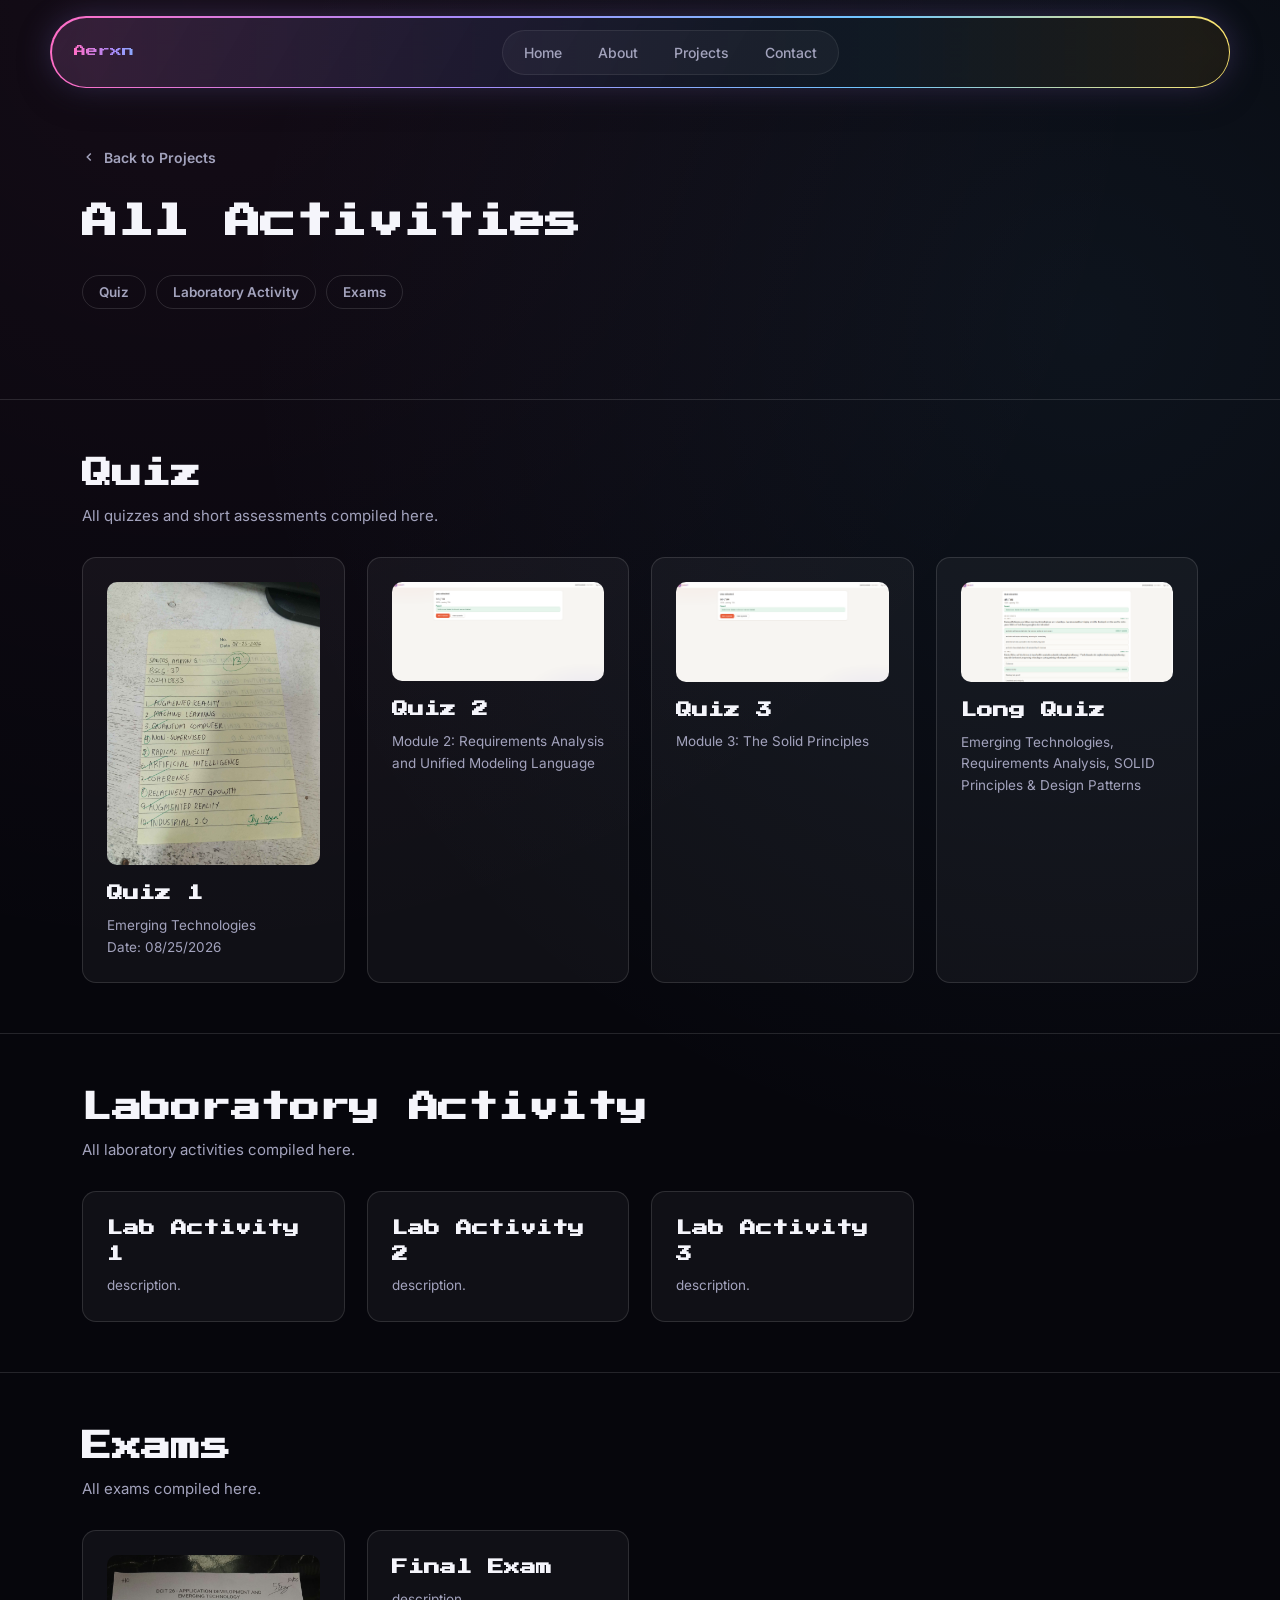
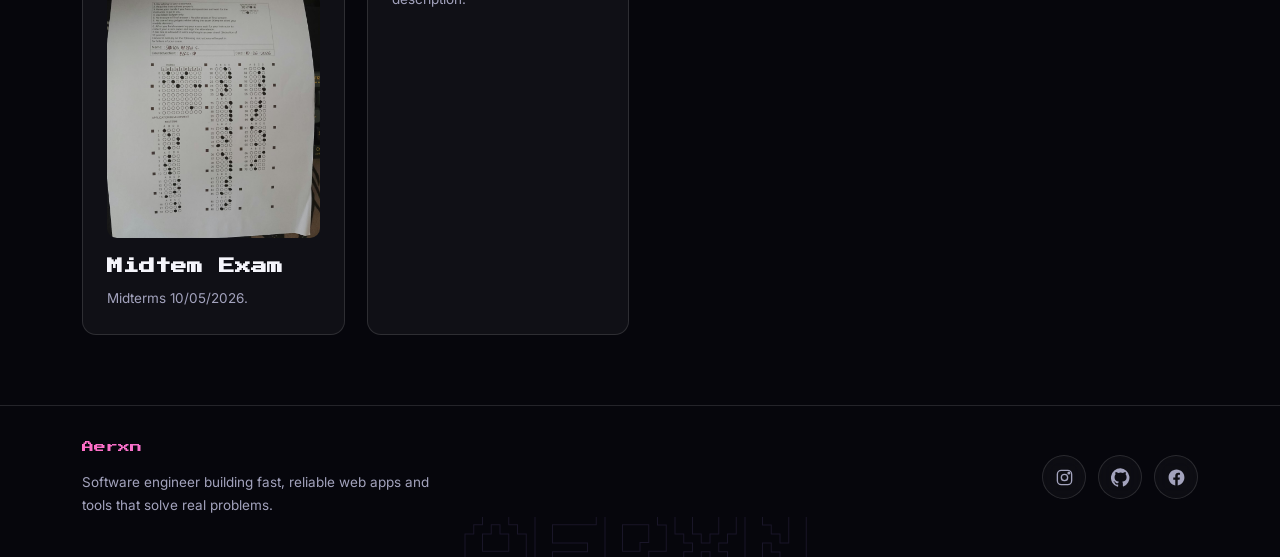
==== commit 2c2c6b31: "Update Activities.html" ====
--- a/Activities.html
+++ b/Activities.html
@@ -51,8 +51,7 @@
       <div class="list-card">
         <img src="quiz1.jpg" alt="Quiz 1" class="list-card-img lightbox-trigger" loading="lazy">
         <h4>Quiz 1</h4>
-        <p>Emerging Technologies 
-          Date: 08/25/2026</p>
+        <p>Emerging Technologies<br>Date: 08/25/2026</p>
       </div>
       <div class="list-card">
         <img src="quiz 2.png" alt="Quiz 1" class="list-card-img lightbox-trigger" loading="lazy">
